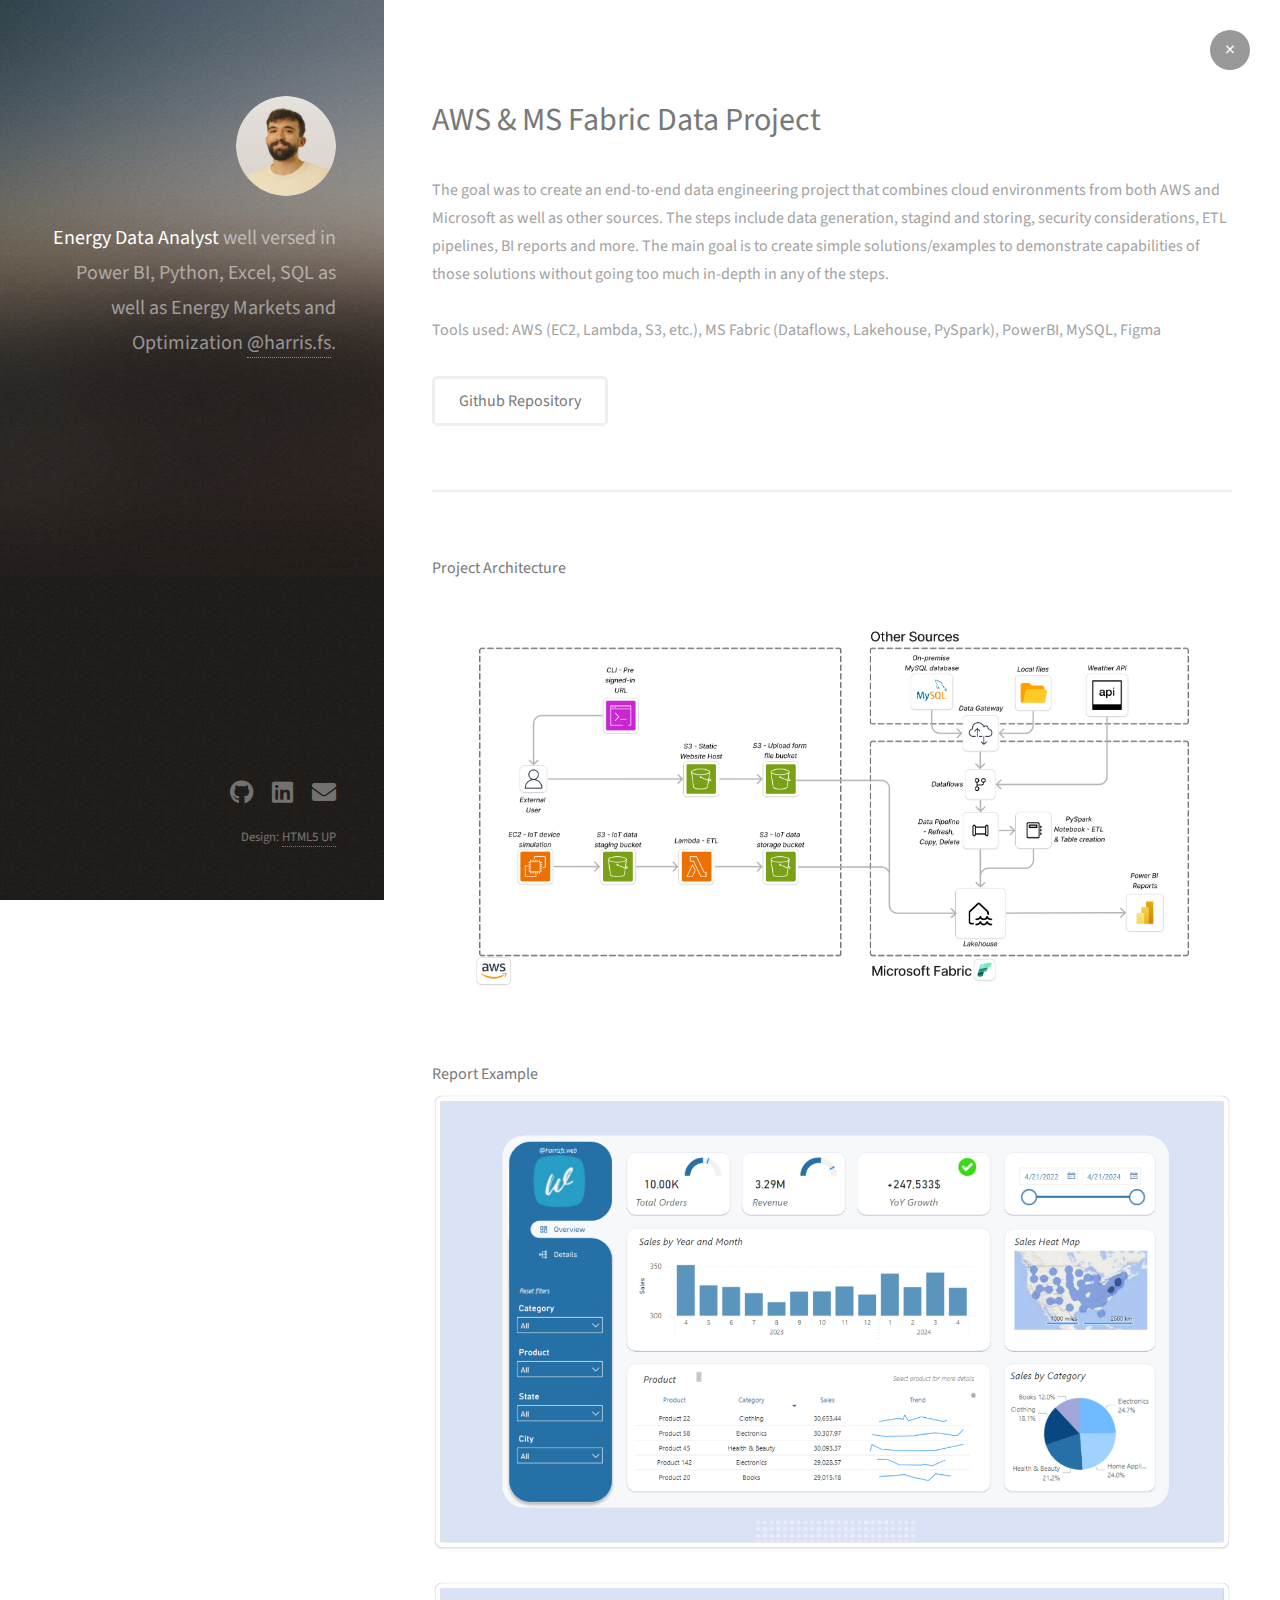
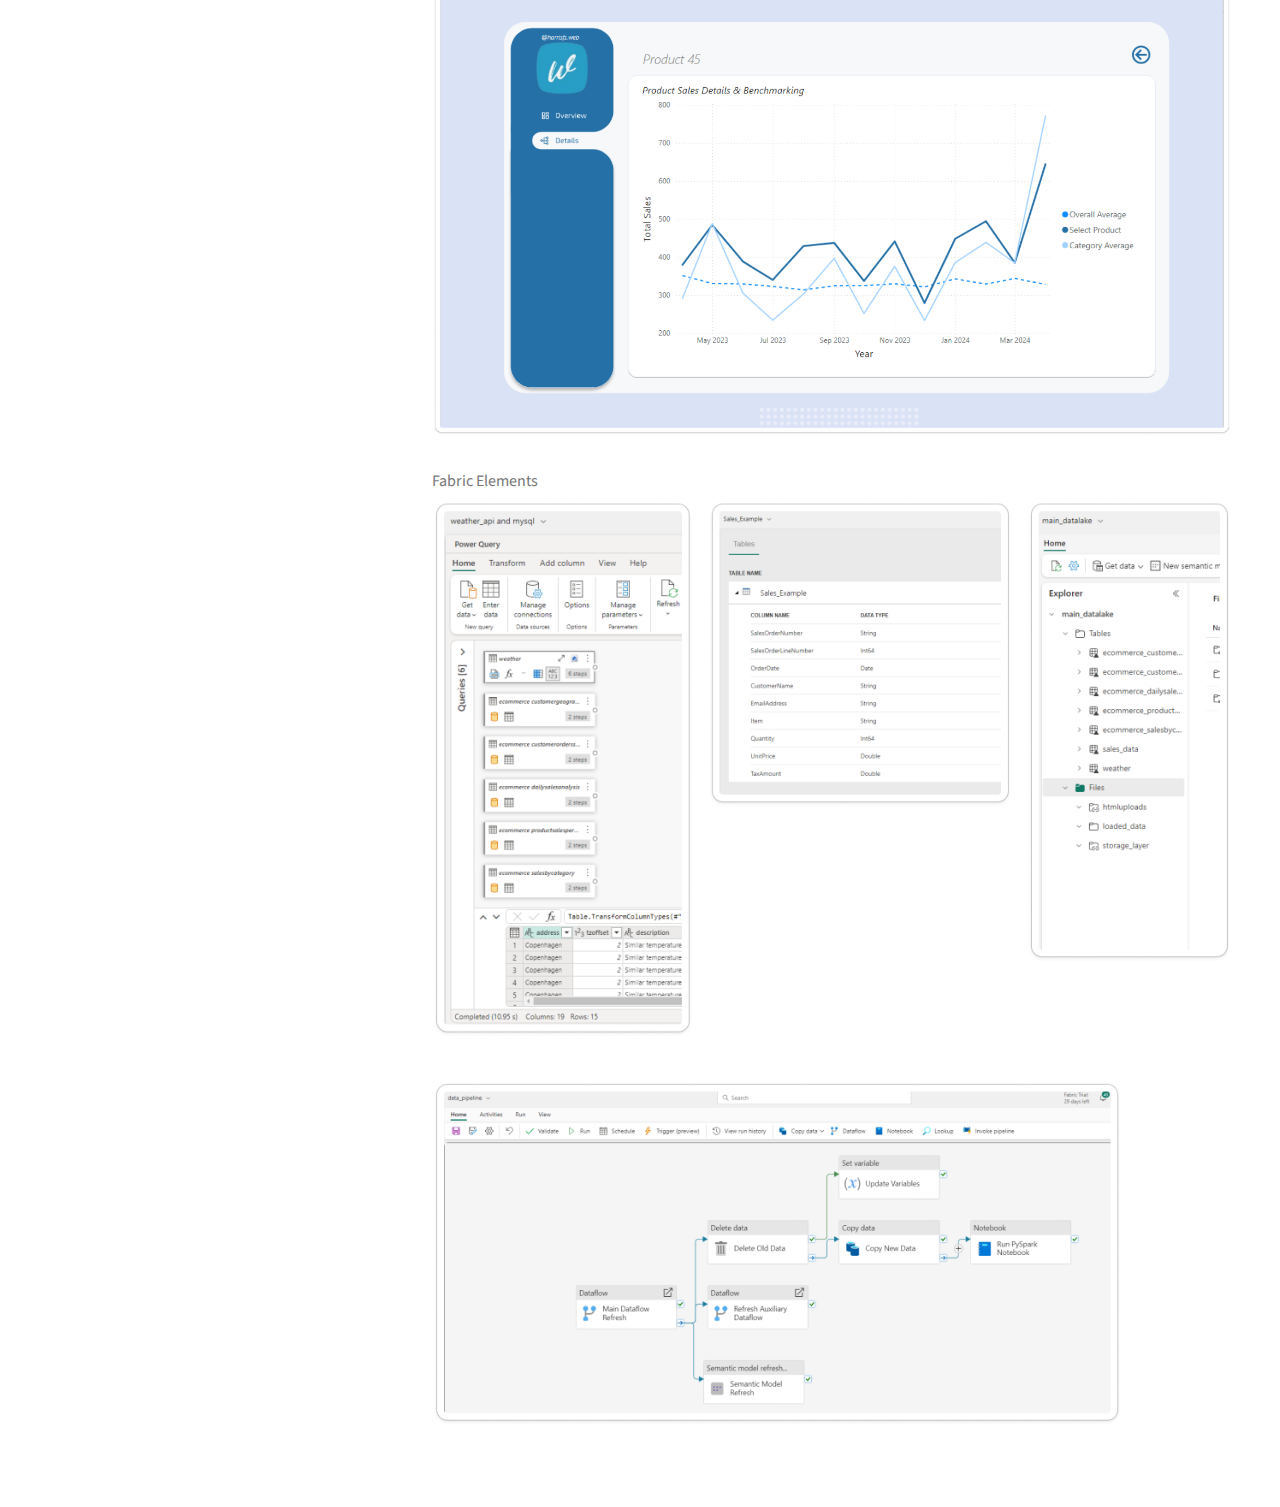
==== details/project1.html @ a2b8765c "Add files via upload" ====
<!DOCTYPE HTML>
<!--
    Strata by HTML5 UP
    html5up.net | @ajlkn
    Free for personal and commercial use under the CCA 3.0 license (html5up.net/license)
-->
<html>
    <head>
        <title>Harris Foskolos - Demo Portfolio</title>
        <meta charset="utf-8" />
        <meta name="viewport" content="width=device-width, initial-scale=1, user-scalable=no" />
        <link rel="stylesheet" href="../assets/css/main.css" />
        <style>
            .back-button {
                position: absolute;
                top: 30px;
                right: 30px;
                background-color: #999999;
                color: white;
                padding: 10px;
                width: 40px;
                height: 40px;
                border: none;
                border-radius: 50%;
                cursor: pointer;
                text-decoration: none;
                display: flex;
                align-items: center;
                justify-content: center;
                font-size: 20px;
                line-height: 1;
            }

            .back-button:hover {
                background-color: #999999; /* Maintain the same background color on hover */
                color: rgb(46, 46, 46) !important; /* Maintain the same text color on hover */
            }
        </style>
    </head>
    <body class="is-preload">

        <!-- Header -->
        <header id="header">
            <div class="inner">
                <a href="#" class="image avatar"><img src="../images/Mask Group.png" alt="" /></a>
                <h1>
                    <strong>Energy Data Analyst</strong> well versed <br />
                    in Power BI, Python, Excel, SQL as well as<br />
                    Energy Markets and Optimization <br />
                    <a href="https://www.linkedin.com/in/foskolos/">@harris.fs</a>.
                </h1>
                
            </div>
        </header>

        <!-- Main -->
        <div id="main">
            <!-- One -->
            <section id="one">
                <header class="major">
                    <h2>AWS & MS Fabric Data Project</h2>
                </header>
                <p>The goal was to create an end-to-end data engineering project that combines cloud environments from both AWS and Microsoft as well as other sources. The steps include data generation, stagind and storing, security considerations, ETL pipelines, BI reports and more. The main goal is to create simple solutions/examples to demonstrate capabilities of those solutions without going too much in-depth in any of the steps.<br />
					<br />
					Tools used: AWS (EC2, Lambda, S3, etc.), MS Fabric (Dataflows, Lakehouse, PySpark), PowerBI, MySQL, Figma</p>
                <ul class="actions">
                    <li><a href="https://github.com/harrisfs-web/aws_fabric_data_project" class="button">Github Repository</a></li>
                </ul>
				<a href="javascript:history.back()" class="back-button">&times;</a>
            </section>

            <!-- Two -->
            <section id="two">
                <div class="row">
                    <article class="col-12 col-12-xsmall work-item">
						<h3>Project Architecture</h3>
                        <img src="../images/AWS_Fabric Project.png" alt="" class="custom-image" />
                    </article>
					<article class="col-12 col-12-xsmall work-item">
						<h3>Report Example</h3>
                        <img src="../images/powerbi_report.png" alt="" class="custom-image" />
                    </article>
					<article class="col-12 col-12-xsmall work-item">
						<h3>Fabric Elements</h3>
                        <img src="../images/fabric_elements.png" alt="" class="custom-image" />
                    </article>
                </div>
            </section>
        </div>

		<!-- Footer -->
		<footer id="footer">
			<div class="inner">
				<ul class="icons">
					<li><a href="https://github.com/harrisfs-web" class="icon brands fa-github"><span class="label">Github</span></a></li>
					<li><a href="https://www.linkedin.com/in/foskolos/" class="icon brands fa-linkedin"><span class="label">Dribbble</span></a></li>
					<li><a href="mailto:harrrisfs.web@gmail.com" class="icon solid fa-envelope"><span class="label">Email</span></a></li>
				</ul>
				<ul class="copyright">
					<li>Design: <a href="http://html5up.net">HTML5 UP</a></li>
				</ul>
			</div>
		</footer>

	<!-- Scripts -->
		<script src="../assets/js/jquery.min.js"></script>
		<script src="../assets/js/browser.min.js"></script>
		<script src="../assets/js/breakpoints.min.js"></script>
		<script src="../assets/js/util.js"></script>
		<script src="../assets/js/main.js"></script>

</body>
</html>
---- assets/css/main.css ----
@import url("fontawesome-all.min.css");
@import url("https://fonts.googleapis.com/css?family=Source+Sans+Pro:400,400italic");

/*
	Strata by HTML5 UP
	html5up.net | @ajlkn
	Free for personal and commercial use under the CCA 3.0 license (html5up.net/license)
*/

html, body, div, span, applet, object,
iframe, h1, h2, h3, h4, h5, h6, p, blockquote,
pre, a, abbr, acronym, address, big, cite,
code, del, dfn, em, img, ins, kbd, q, s, samp,
small, strike, strong, sub, sup, tt, var, b,
u, i, center, dl, dt, dd, ol, ul, li, fieldset,
form, label, legend, table, caption, tbody,
tfoot, thead, tr, th, td, article, aside,
canvas, details, embed, figure, figcaption,
footer, header, hgroup, menu, nav, output, ruby,
section, summary, time, mark, audio, video {
	margin: 0;
	padding: 0;
	border: 0;
	font-size: 100%;
	font: inherit;
	vertical-align: baseline;}

article, aside, details, figcaption, figure,
footer, header, hgroup, menu, nav, section {
	display: block;}

body {
	line-height: 1;
}

ol, ul {
	list-style: none;
}

blockquote, q {
	quotes: none;
}

	blockquote:before, blockquote:after, q:before, q:after {
		content: '';
		content: none;
	}

table {
	border-collapse: collapse;
	border-spacing: 0;
}

body {
	-webkit-text-size-adjust: none;
}

mark {
	background-color: transparent;
	color: inherit;
}

input::-moz-focus-inner {
	border: 0;
	padding: 0;
}

input, select, textarea {
	-moz-appearance: none;
	-webkit-appearance: none;
	-ms-appearance: none;
	appearance: none;
}

/* Basic */

	html {
		box-sizing: border-box;
	}

	*, *:before, *:after {
		box-sizing: inherit;
	}

	body {
		background: #fff;
	}

		body.is-preload *, body.is-preload *:before, body.is-preload *:after {
			-moz-animation: none !important;
			-webkit-animation: none !important;
			-ms-animation: none !important;
			animation: none !important;
			-moz-transition: none !important;
			-webkit-transition: none !important;
			-ms-transition: none !important;
			transition: none !important;
		}

	body, input, select, textarea {
		color: #a2a2a2;
		font-family: "Source Sans Pro", Helvetica, sans-serif;
		font-size: 16pt;
		font-weight: 400;
		line-height: 1.75em;
	}

	a {
		-moz-transition: color 0.2s ease-in-out, border-color 0.2s ease-in-out;
		-webkit-transition: color 0.2s ease-in-out, border-color 0.2s ease-in-out;
		-ms-transition: color 0.2s ease-in-out, border-color 0.2s ease-in-out;
		transition: color 0.2s ease-in-out, border-color 0.2s ease-in-out;
		border-bottom: dotted 1px;
		color: #49bf9d;
		text-decoration: none;
	}

		a:hover {
			border-bottom-color: transparent;
			color: #49bf9d !important;
			text-decoration: none;
		}

	strong, b {
		color: #787878;
		font-weight: 400;
	}

	em, i {
		font-style: italic;
	}

	p {
		margin: 0 0 2em 0;
	}

	h1, h2, h3, h4, h5, h6 {
		color: #787878;
		font-weight: 400;
		line-height: 1em;
		margin: 0 0 1em 0;
	}

		h1 a, h2 a, h3 a, h4 a, h5 a, h6 a {
			color: inherit;
			text-decoration: none;
		}

	h1 {
		font-size: 2em;
		line-height: 1.5em;
	}

	h2 {
		font-size: 1.5em;
		line-height: 1.5em;
	}

	h3 {
		font-size: 1.25em;
		line-height: 1.5em;
	}

	h4 {
		font-size: 1.1em;
		line-height: 1.5em;
	}

	h5 {
		font-size: 0.9em;
		line-height: 1.5em;
	}

	h6 {
		font-size: 0.7em;
		line-height: 1.5em;
	}

	sub {
		font-size: 0.8em;
		position: relative;
		top: 0.5em;
	}

	sup {
		font-size: 0.8em;
		position: relative;
		top: -0.5em;
	}

	hr {
		border: 0;
		border-bottom: solid 2px #efefef;
		margin: 2em 0;
	}

		hr.major {
			margin: 3em 0;
		}

	blockquote {
		border-left: solid 6px #efefef;
		font-style: italic;
		margin: 0 0 2em 0;
		padding: 0.5em 0 0.5em 1.5em;
	}

	code {
		background: #f7f7f7;
		border-radius: 0.35em;
		border: solid 2px #efefef;
		font-family: "Courier New", monospace;
		font-size: 0.9em;
		margin: 0 0.25em;
		padding: 0.25em 0.65em;
	}

	pre {
		-webkit-overflow-scrolling: touch;
		font-family: "Courier New", monospace;
		font-size: 0.9em;
		margin: 0 0 2em 0;
	}

		pre code {
			display: block;
			line-height: 1.75em;
			padding: 1em 1.5em;
			overflow-x: auto;
		}

	.align-left {
		text-align: left;
	}

	.align-center {
		text-align: center;
	}

	.align-right {
		text-align: right;
	}

/* Container */

	.container {
		margin: 0 auto;
		max-width: calc(100% - 4em);
		width: 100%;
	}

		.container.xsmall {
			width: 25%;
		}

		.container.small {
			width: 50%;
		}

		.container.medium {
			width: 75%;
		}

		.container.large {
			width: 125%;
		}

		.container.xlarge {
			width: 150%;
		}

		.container.max {
			width: 100%;
		}

		@media screen and (max-width: 980px) {

			.container {
				width: 100% !important;
				max-width: 100% !important;
			}

		}

		@media screen and (max-width: 480px) {

			.container {
				max-width: calc(100% - 3em);
			}

		}

/* Row */

	.row {
		display: flex;
		flex-wrap: wrap;
		box-sizing: border-box;
		align-items: stretch;
	}

		.row > * {
			box-sizing: border-box;
		}

		.row.gtr-uniform > * > :last-child {
			margin-bottom: 0;
		}

		.row.aln-left {
			justify-content: flex-start;
		}

		.row.aln-center {
			justify-content: center;
		}

		.row.aln-right {
			justify-content: flex-end;
		}

		.row.aln-top {
			align-items: flex-start;
		}

		.row.aln-middle {
			align-items: center;
		}

		.row.aln-bottom {
			align-items: flex-end;
		}

		.row > .imp {
			order: -1;
		}

		.row > .col-1 {
			width: 8.33333%;
		}

		.row > .off-1 {
			margin-left: 8.33333%;
		}

		.row > .col-2 {
			width: 16.66667%;
		}

		.row > .off-2 {
			margin-left: 16.66667%;
		}

		.row > .col-3 {
			width: 25%;
		}

		.row > .off-3 {
			margin-left: 25%;
		}

		.row > .col-4 {
			width: 33.33333%;
		}

		.row > .off-4 {
			margin-left: 33.33333%;
		}

		.row > .col-5 {
			width: 41.66667%;
		}

		.row > .off-5 {
			margin-left: 41.66667%;
		}

		.row > .col-6 {
			width: 50%;
		}

		.row > .off-6 {
			margin-left: 50%;
		}

		.row > .col-7 {
			width: 58.33333%;
		}

		.row > .off-7 {
			margin-left: 58.33333%;
		}

		.row > .col-8 {
			width: 66.66667%;
		}

		.row > .off-8 {
			margin-left: 66.66667%;
		}

		.row > .col-9 {
			width: 75%;
		}

		.row > .off-9 {
			margin-left: 75%;
		}

		.row > .col-10 {
			width: 83.33333%;
		}

		.row > .off-10 {
			margin-left: 83.33333%;
		}

		.row > .col-11 {
			width: 91.66667%;
		}

		.row > .off-11 {
			margin-left: 91.66667%;
		}

		.row > .col-12 {
			width: 100%;
		}

		.row > .off-12 {
			margin-left: 100%;
		}

		.row.gtr-0 {
			margin-top: 0;
			margin-left: 0em;
		}

			.row.gtr-0 > * {
				padding: 0 0 0 0em;
			}

			.row.gtr-0.gtr-uniform {
				margin-top: 0em;
			}

				.row.gtr-0.gtr-uniform > * {
					padding-top: 0em;
				}

		.row.gtr-25 {
			margin-top: 0;
			margin-left: -0.625em;
		}

			.row.gtr-25 > * {
				padding: 0 0 0 0.625em;
			}

			.row.gtr-25.gtr-uniform {
				margin-top: -0.625em;
			}

				.row.gtr-25.gtr-uniform > * {
					padding-top: 0.625em;
				}

		.row.gtr-50 {
			margin-top: 0;
			margin-left: -1.25em;
		}

			.row.gtr-50 > * {
				padding: 0 0 0 1.25em;
			}

			.row.gtr-50.gtr-uniform {
				margin-top: -1.25em;
			}

				.row.gtr-50.gtr-uniform > * {
					padding-top: 1.25em;
				}

		.row {
			margin-top: 0;
			margin-left: -2.5em;
		}

			.row > * {
				padding: 0 0 0 2.5em;
			}

			.row.gtr-uniform {
				margin-top: -2.5em;
			}

				.row.gtr-uniform > * {
					padding-top: 2.5em;
				}

		.row.gtr-150 {
			margin-top: 0;
			margin-left: -3.75em;
		}

			.row.gtr-150 > * {
				padding: 0 0 0 3.75em;
			}

			.row.gtr-150.gtr-uniform {
				margin-top: -3.75em;
			}

				.row.gtr-150.gtr-uniform > * {
					padding-top: 3.75em;
				}

		.row.gtr-200 {
			margin-top: 0;
			margin-left: -5em;
		}

			.row.gtr-200 > * {
				padding: 0 0 0 5em;
			}

			.row.gtr-200.gtr-uniform {
				margin-top: -5em;
			}

				.row.gtr-200.gtr-uniform > * {
					padding-top: 5em;
				}

		@media screen and (max-width: 1800px) {

			.row {
				display: flex;
				flex-wrap: wrap;
				box-sizing: border-box;
				align-items: stretch;
			}

				.row > * {
					box-sizing: border-box;
				}

				.row.gtr-uniform > * > :last-child {
					margin-bottom: 0;
				}

				.row.aln-left {
					justify-content: flex-start;
				}

				.row.aln-center {
					justify-content: center;
				}

				.row.aln-right {
					justify-content: flex-end;
				}

				.row.aln-top {
					align-items: flex-start;
				}

				.row.aln-middle {
					align-items: center;
				}

				.row.aln-bottom {
					align-items: flex-end;
				}

				.row > .imp-xlarge {
					order: -1;
				}

				.row > .col-1-xlarge {
					width: 8.33333%;
				}

				.row > .off-1-xlarge {
					margin-left: 8.33333%;
				}

				.row > .col-2-xlarge {
					width: 16.66667%;
				}

				.row > .off-2-xlarge {
					margin-left: 16.66667%;
				}

				.row > .col-3-xlarge {
					width: 25%;
				}

				.row > .off-3-xlarge {
					margin-left: 25%;
				}

				.row > .col-4-xlarge {
					width: 33.33333%;
				}

				.row > .off-4-xlarge {
					margin-left: 33.33333%;
				}

				.row > .col-5-xlarge {
					width: 41.66667%;
				}

				.row > .off-5-xlarge {
					margin-left: 41.66667%;
				}

				.row > .col-6-xlarge {
					width: 50%;
				}

				.row > .off-6-xlarge {
					margin-left: 50%;
				}

				.row > .col-7-xlarge {
					width: 58.33333%;
				}

				.row > .off-7-xlarge {
					margin-left: 58.33333%;
				}

				.row > .col-8-xlarge {
					width: 66.66667%;
				}

				.row > .off-8-xlarge {
					margin-left: 66.66667%;
				}

				.row > .col-9-xlarge {
					width: 75%;
				}

				.row > .off-9-xlarge {
					margin-left: 75%;
				}

				.row > .col-10-xlarge {
					width: 83.33333%;
				}

				.row > .off-10-xlarge {
					margin-left: 83.33333%;
				}

				.row > .col-11-xlarge {
					width: 91.66667%;
				}

				.row > .off-11-xlarge {
					margin-left: 91.66667%;
				}

				.row > .col-12-xlarge {
					width: 100%;
				}

				.row > .off-12-xlarge {
					margin-left: 100%;
				}

				.row.gtr-0 {
					margin-top: 0;
					margin-left: 0em;
				}

					.row.gtr-0 > * {
						padding: 0 0 0 0em;
					}

					.row.gtr-0.gtr-uniform {
						margin-top: 0em;
					}

						.row.gtr-0.gtr-uniform > * {
							padding-top: 0em;
						}

				.row.gtr-25 {
					margin-top: 0;
					margin-left: -0.625em;
				}

					.row.gtr-25 > * {
						padding: 0 0 0 0.625em;
					}

					.row.gtr-25.gtr-uniform {
						margin-top: -0.625em;
					}

						.row.gtr-25.gtr-uniform > * {
							padding-top: 0.625em;
						}

				.row.gtr-50 {
					margin-top: 0;
					margin-left: -1.25em;
				}

					.row.gtr-50 > * {
						padding: 0 0 0 1.25em;
					}

					.row.gtr-50.gtr-uniform {
						margin-top: -1.25em;
					}

						.row.gtr-50.gtr-uniform > * {
							padding-top: 1.25em;
						}

				.row {
					margin-top: 0;
					margin-left: -2.5em;
				}

					.row > * {
						padding: 0 0 0 2.5em;
					}

					.row.gtr-uniform {
						margin-top: -2.5em;
					}

						.row.gtr-uniform > * {
							padding-top: 2.5em;
						}

				.row.gtr-150 {
					margin-top: 0;
					margin-left: -3.75em;
				}

					.row.gtr-150 > * {
						padding: 0 0 0 3.75em;
					}

					.row.gtr-150.gtr-uniform {
						margin-top: -3.75em;
					}

						.row.gtr-150.gtr-uniform > * {
							padding-top: 3.75em;
						}

				.row.gtr-200 {
					margin-top: 0;
					margin-left: -5em;
				}

					.row.gtr-200 > * {
						padding: 0 0 0 5em;
					}

					.row.gtr-200.gtr-uniform {
						margin-top: -5em;
					}

						.row.gtr-200.gtr-uniform > * {
							padding-top: 5em;
						}

		}

		@media screen and (max-width: 1280px) {

			.row {
				display: flex;
				flex-wrap: wrap;
				box-sizing: border-box;
				align-items: stretch;
			}

				.row > * {
					box-sizing: border-box;
				}

				.row.gtr-uniform > * > :last-child {
					margin-bottom: 0;
				}

				.row.aln-left {
					justify-content: flex-start;
				}

				.row.aln-center {
					justify-content: center;
				}

				.row.aln-right {
					justify-content: flex-end;
				}

				.row.aln-top {
					align-items: flex-start;
				}

				.row.aln-middle {
					align-items: center;
				}

				.row.aln-bottom {
					align-items: flex-end;
				}

				.row > .imp-large {
					order: -1;
				}

				.row > .col-1-large {
					width: 8.33333%;
				}

				.row > .off-1-large {
					margin-left: 8.33333%;
				}

				.row > .col-2-large {
					width: 16.66667%;
				}

				.row > .off-2-large {
					margin-left: 16.66667%;
				}

				.row > .col-3-large {
					width: 25%;
				}

				.row > .off-3-large {
					margin-left: 25%;
				}

				.row > .col-4-large {
					width: 33.33333%;
				}

				.row > .off-4-large {
					margin-left: 33.33333%;
				}

				.row > .col-5-large {
					width: 41.66667%;
				}

				.row > .off-5-large {
					margin-left: 41.66667%;
				}

				.row > .col-6-large {
					width: 50%;
				}

				.row > .off-6-large {
					margin-left: 50%;
				}

				.row > .col-7-large {
					width: 58.33333%;
				}

				.row > .off-7-large {
					margin-left: 58.33333%;
				}

				.row > .col-8-large {
					width: 66.66667%;
				}

				.row > .off-8-large {
					margin-left: 66.66667%;
				}

				.row > .col-9-large {
					width: 75%;
				}

				.row > .off-9-large {
					margin-left: 75%;
				}

				.row > .col-10-large {
					width: 83.33333%;
				}

				.row > .off-10-large {
					margin-left: 83.33333%;
				}

				.row > .col-11-large {
					width: 91.66667%;
				}

				.row > .off-11-large {
					margin-left: 91.66667%;
				}

				.row > .col-12-large {
					width: 100%;
				}

				.row > .off-12-large {
					margin-left: 100%;
				}

				.row.gtr-0 {
					margin-top: 0;
					margin-left: 0em;
				}

					.row.gtr-0 > * {
						padding: 0 0 0 0em;
					}

					.row.gtr-0.gtr-uniform {
						margin-top: 0em;
					}

						.row.gtr-0.gtr-uniform > * {
							padding-top: 0em;
						}

				.row.gtr-25 {
					margin-top: 0;
					margin-left: -0.5em;
				}

					.row.gtr-25 > * {
						padding: 0 0 0 0.5em;
					}

					.row.gtr-25.gtr-uniform {
						margin-top: -0.5em;
					}

						.row.gtr-25.gtr-uniform > * {
							padding-top: 0.5em;
						}

				.row.gtr-50 {
					margin-top: 0;
					margin-left: -1em;
				}

					.row.gtr-50 > * {
						padding: 0 0 0 1em;
					}

					.row.gtr-50.gtr-uniform {
						margin-top: -1em;
					}

						.row.gtr-50.gtr-uniform > * {
							padding-top: 1em;
						}

				.row {
					margin-top: 0;
					margin-left: -2em;
				}

					.row > * {
						padding: 0 0 0 2em;
					}

					.row.gtr-uniform {
						margin-top: -2em;
					}

						.row.gtr-uniform > * {
							padding-top: 2em;
						}

				.row.gtr-150 {
					margin-top: 0;
					margin-left: -3em;
				}

					.row.gtr-150 > * {
						padding: 0 0 0 3em;
					}

					.row.gtr-150.gtr-uniform {
						margin-top: -3em;
					}

						.row.gtr-150.gtr-uniform > * {
							padding-top: 3em;
						}

				.row.gtr-200 {
					margin-top: 0;
					margin-left: -4em;
				}

					.row.gtr-200 > * {
						padding: 0 0 0 4em;
					}

					.row.gtr-200.gtr-uniform {
						margin-top: -4em;
					}

						.row.gtr-200.gtr-uniform > * {
							padding-top: 4em;
						}

		}

		@media screen and (max-width: 980px) {

			.row {
				display: flex;
				flex-wrap: wrap;
				box-sizing: border-box;
				align-items: stretch;
			}

				.row > * {
					box-sizing: border-box;
				}

				.row.gtr-uniform > * > :last-child {
					margin-bottom: 0;
				}

				.row.aln-left {
					justify-content: flex-start;
				}

				.row.aln-center {
					justify-content: center;
				}

				.row.aln-right {
					justify-content: flex-end;
				}

				.row.aln-top {
					align-items: flex-start;
				}

				.row.aln-middle {
					align-items: center;
				}

				.row.aln-bottom {
					align-items: flex-end;
				}

				.row > .imp-medium {
					order: -1;
				}

				.row > .col-1-medium {
					width: 8.33333%;
				}

				.row > .off-1-medium {
					margin-left: 8.33333%;
				}

				.row > .col-2-medium {
					width: 16.66667%;
				}

				.row > .off-2-medium {
					margin-left: 16.66667%;
				}

				.row > .col-3-medium {
					width: 25%;
				}

				.row > .off-3-medium {
					margin-left: 25%;
				}

				.row > .col-4-medium {
					width: 33.33333%;
				}

				.row > .off-4-medium {
					margin-left: 33.33333%;
				}

				.row > .col-5-medium {
					width: 41.66667%;
				}

				.row > .off-5-medium {
					margin-left: 41.66667%;
				}

				.row > .col-6-medium {
					width: 50%;
				}

				.row > .off-6-medium {
					margin-left: 50%;
				}

				.row > .col-7-medium {
					width: 58.33333%;
				}

				.row > .off-7-medium {
					margin-left: 58.33333%;
				}

				.row > .col-8-medium {
					width: 66.66667%;
				}

				.row > .off-8-medium {
					margin-left: 66.66667%;
				}

				.row > .col-9-medium {
					width: 75%;
				}

				.row > .off-9-medium {
					margin-left: 75%;
				}

				.row > .col-10-medium {
					width: 83.33333%;
				}

				.row > .off-10-medium {
					margin-left: 83.33333%;
				}

				.row > .col-11-medium {
					width: 91.66667%;
				}

				.row > .off-11-medium {
					margin-left: 91.66667%;
				}

				.row > .col-12-medium {
					width: 100%;
				}

				.row > .off-12-medium {
					margin-left: 100%;
				}

				.row.gtr-0 {
					margin-top: 0;
					margin-left: 0em;
				}

					.row.gtr-0 > * {
						padding: 0 0 0 0em;
					}

					.row.gtr-0.gtr-uniform {
						margin-top: 0em;
					}

						.row.gtr-0.gtr-uniform > * {
							padding-top: 0em;
						}

				.row.gtr-25 {
					margin-top: 0;
					margin-left: -0.5em;
				}

					.row.gtr-25 > * {
						padding: 0 0 0 0.5em;
					}

					.row.gtr-25.gtr-uniform {
						margin-top: -0.5em;
					}

						.row.gtr-25.gtr-uniform > * {
							padding-top: 0.5em;
						}

				.row.gtr-50 {
					margin-top: 0;
					margin-left: -1em;
				}

					.row.gtr-50 > * {
						padding: 0 0 0 1em;
					}

					.row.gtr-50.gtr-uniform {
						margin-top: -1em;
					}

						.row.gtr-50.gtr-uniform > * {
							padding-top: 1em;
						}

				.row {
					margin-top: 0;
					margin-left: -2em;
				}

					.row > * {
						padding: 0 0 0 2em;
					}

					.row.gtr-uniform {
						margin-top: -2em;
					}

						.row.gtr-uniform > * {
							padding-top: 2em;
						}

				.row.gtr-150 {
					margin-top: 0;
					margin-left: -3em;
				}

					.row.gtr-150 > * {
						padding: 0 0 0 3em;
					}

					.row.gtr-150.gtr-uniform {
						margin-top: -3em;
					}

						.row.gtr-150.gtr-uniform > * {
							padding-top: 3em;
						}

				.row.gtr-200 {
					margin-top: 0;
					margin-left: -4em;
				}

					.row.gtr-200 > * {
						padding: 0 0 0 4em;
					}

					.row.gtr-200.gtr-uniform {
						margin-top: -4em;
					}

						.row.gtr-200.gtr-uniform > * {
							padding-top: 4em;
						}

		}

		@media screen and (max-width: 736px) {

			.row {
				display: flex;
				flex-wrap: wrap;
				box-sizing: border-box;
				align-items: stretch;
			}

				.row > * {
					box-sizing: border-box;
				}

				.row.gtr-uniform > * > :last-child {
					margin-bottom: 0;
				}

				.row.aln-left {
					justify-content: flex-start;
				}

				.row.aln-center {
					justify-content: center;
				}

				.row.aln-right {
					justify-content: flex-end;
				}

				.row.aln-top {
					align-items: flex-start;
				}

				.row.aln-middle {
					align-items: center;
				}

				.row.aln-bottom {
					align-items: flex-end;
				}

				.row > .imp-small {
					order: -1;
				}

				.row > .col-1-small {
					width: 8.33333%;
				}

				.row > .off-1-small {
					margin-left: 8.33333%;
				}

				.row > .col-2-small {
					width: 16.66667%;
				}

				.row > .off-2-small {
					margin-left: 16.66667%;
				}

				.row > .col-3-small {
					width: 25%;
				}

				.row > .off-3-small {
					margin-left: 25%;
				}

				.row > .col-4-small {
					width: 33.33333%;
				}

				.row > .off-4-small {
					margin-left: 33.33333%;
				}

				.row > .col-5-small {
					width: 41.66667%;
				}

				.row > .off-5-small {
					margin-left: 41.66667%;
				}

				.row > .col-6-small {
					width: 50%;
				}

				.row > .off-6-small {
					margin-left: 50%;
				}

				.row > .col-7-small {
					width: 58.33333%;
				}

				.row > .off-7-small {
					margin-left: 58.33333%;
				}

				.row > .col-8-small {
					width: 66.66667%;
				}

				.row > .off-8-small {
					margin-left: 66.66667%;
				}

				.row > .col-9-small {
					width: 75%;
				}

				.row > .off-9-small {
					margin-left: 75%;
				}

				.row > .col-10-small {
					width: 83.33333%;
				}

				.row > .off-10-small {
					margin-left: 83.33333%;
				}

				.row > .col-11-small {
					width: 91.66667%;
				}

				.row > .off-11-small {
					margin-left: 91.66667%;
				}

				.row > .col-12-small {
					width: 100%;
				}

				.row > .off-12-small {
					margin-left: 100%;
				}

				.row.gtr-0 {
					margin-top: 0;
					margin-left: 0em;
				}

					.row.gtr-0 > * {
						padding: 0 0 0 0em;
					}

					.row.gtr-0.gtr-uniform {
						margin-top: 0em;
					}

						.row.gtr-0.gtr-uniform > * {
							padding-top: 0em;
						}

				.row.gtr-25 {
					margin-top: 0;
					margin-left: -0.375em;
				}

					.row.gtr-25 > * {
						padding: 0 0 0 0.375em;
					}

					.row.gtr-25.gtr-uniform {
						margin-top: -0.375em;
					}

						.row.gtr-25.gtr-uniform > * {
							padding-top: 0.375em;
						}

				.row.gtr-50 {
					margin-top: 0;
					margin-left: -0.75em;
				}

					.row.gtr-50 > * {
						padding: 0 0 0 0.75em;
					}

					.row.gtr-50.gtr-uniform {
						margin-top: -0.75em;
					}

						.row.gtr-50.gtr-uniform > * {
							padding-top: 0.75em;
						}

				.row {
					margin-top: 0;
					margin-left: -1.5em;
				}

					.row > * {
						padding: 0 0 0 1.5em;
					}

					.row.gtr-uniform {
						margin-top: -1.5em;
					}

						.row.gtr-uniform > * {
							padding-top: 1.5em;
						}

				.row.gtr-150 {
					margin-top: 0;
					margin-left: -2.25em;
				}

					.row.gtr-150 > * {
						padding: 0 0 0 2.25em;
					}

					.row.gtr-150.gtr-uniform {
						margin-top: -2.25em;
					}

						.row.gtr-150.gtr-uniform > * {
							padding-top: 2.25em;
						}

				.row.gtr-200 {
					margin-top: 0;
					margin-left: -3em;
				}

					.row.gtr-200 > * {
						padding: 0 0 0 3em;
					}

					.row.gtr-200.gtr-uniform {
						margin-top: -3em;
					}

						.row.gtr-200.gtr-uniform > * {
							padding-top: 3em;
						}

		}

		@media screen and (max-width: 480px) {

			.row {
				display: flex;
				flex-wrap: wrap;
				box-sizing: border-box;
				align-items: stretch;
			}

				.row > * {
					box-sizing: border-box;
				}

				.row.gtr-uniform > * > :last-child {
					margin-bottom: 0;
				}

				.row.aln-left {
					justify-content: flex-start;
				}

				.row.aln-center {
					justify-content: center;
				}

				.row.aln-right {
					justify-content: flex-end;
				}

				.row.aln-top {
					align-items: flex-start;
				}

				.row.aln-middle {
					align-items: center;
				}

				.row.aln-bottom {
					align-items: flex-end;
				}

				.row > .imp-xsmall {
					order: -1;
				}

				.row > .col-1-xsmall {
					width: 8.33333%;
				}

				.row > .off-1-xsmall {
					margin-left: 8.33333%;
				}

				.row > .col-2-xsmall {
					width: 16.66667%;
				}

				.row > .off-2-xsmall {
					margin-left: 16.66667%;
				}

				.row > .col-3-xsmall {
					width: 25%;
				}

				.row > .off-3-xsmall {
					margin-left: 25%;
				}

				.row > .col-4-xsmall {
					width: 33.33333%;
				}

				.row > .off-4-xsmall {
					margin-left: 33.33333%;
				}

				.row > .col-5-xsmall {
					width: 41.66667%;
				}

				.row > .off-5-xsmall {
					margin-left: 41.66667%;
				}

				.row > .col-6-xsmall {
					width: 50%;
				}

				.row > .off-6-xsmall {
					margin-left: 50%;
				}

				.row > .col-7-xsmall {
					width: 58.33333%;
				}

				.row > .off-7-xsmall {
					margin-left: 58.33333%;
				}

				.row > .col-8-xsmall {
					width: 66.66667%;
				}

				.row > .off-8-xsmall {
					margin-left: 66.66667%;
				}

				.row > .col-9-xsmall {
					width: 75%;
				}

				.row > .off-9-xsmall {
					margin-left: 75%;
				}

				.row > .col-10-xsmall {
					width: 83.33333%;
				}

				.row > .off-10-xsmall {
					margin-left: 83.33333%;
				}

				.row > .col-11-xsmall {
					width: 91.66667%;
				}

				.row > .off-11-xsmall {
					margin-left: 91.66667%;
				}

				.row > .col-12-xsmall {
					width: 100%;
				}

				.row > .off-12-xsmall {
					margin-left: 100%;
				}

				.row.gtr-0 {
					margin-top: 0;
					margin-left: 0em;
				}

					.row.gtr-0 > * {
						padding: 0 0 0 0em;
					}

					.row.gtr-0.gtr-uniform {
						margin-top: 0em;
					}

						.row.gtr-0.gtr-uniform > * {
							padding-top: 0em;
						}

				.row.gtr-25 {
					margin-top: 0;
					margin-left: -0.375em;
				}

					.row.gtr-25 > * {
						padding: 0 0 0 0.375em;
					}

					.row.gtr-25.gtr-uniform {
						margin-top: -0.375em;
					}

						.row.gtr-25.gtr-uniform > * {
							padding-top: 0.375em;
						}

				.row.gtr-50 {
					margin-top: 0;
					margin-left: -0.75em;
				}

					.row.gtr-50 > * {
						padding: 0 0 0 0.75em;
					}

					.row.gtr-50.gtr-uniform {
						margin-top: -0.75em;
					}

						.row.gtr-50.gtr-uniform > * {
							padding-top: 0.75em;
						}

				.row {
					margin-top: 0;
					margin-left: -1.5em;
				}

					.row > * {
						padding: 0 0 0 1.5em;
					}

					.row.gtr-uniform {
						margin-top: -1.5em;
					}

						.row.gtr-uniform > * {
							padding-top: 1.5em;
						}

				.row.gtr-150 {
					margin-top: 0;
					margin-left: -2.25em;
				}

					.row.gtr-150 > * {
						padding: 0 0 0 2.25em;
					}

					.row.gtr-150.gtr-uniform {
						margin-top: -2.25em;
					}

						.row.gtr-150.gtr-uniform > * {
							padding-top: 2.25em;
						}

				.row.gtr-200 {
					margin-top: 0;
					margin-left: -3em;
				}

					.row.gtr-200 > * {
						padding: 0 0 0 3em;
					}

					.row.gtr-200.gtr-uniform {
						margin-top: -3em;
					}

						.row.gtr-200.gtr-uniform > * {
							padding-top: 3em;
						}

		}

/* Section/Article */

	section.special, article.special {
		text-align: center;
	}

	header p {
		color: #b2b2b2;
		position: relative;
		margin: 0 0 1.5em 0;
	}

	header h2 + p {
		font-size: 1.25em;
		margin-top: -1em;
		line-height: 1.5em;
	}

	header h3 + p {
		font-size: 1.1em;
		margin-top: -0.8em;
		line-height: 1.5em;
	}

	header h4 + p,
	header h5 + p,
	header h6 + p {
		font-size: 0.9em;
		margin-top: -0.6em;
		line-height: 1.5em;
	}

	header.major h2 {
		font-size: 2em;
	}

/* Form */

	form {
		margin: 0 0 2em 0;
	}

	label {
		color: #787878;
		display: block;
		font-size: 0.9em;
		font-weight: 400;
		margin: 0 0 1em 0;
	}

	input[type="text"],
	input[type="password"],
	input[type="email"],
	select,
	textarea {
		-moz-appearance: none;
		-webkit-appearance: none;
		-ms-appearance: none;
		appearance: none;
		background: #f7f7f7;
		border-radius: 0.35em;
		border: solid 2px transparent;
		color: inherit;
		display: block;
		outline: 0;
		padding: 0 0.75em;
		text-decoration: none;
		width: 100%;
	}

		input[type="text"]:invalid,
		input[type="password"]:invalid,
		input[type="email"]:invalid,
		select:invalid,
		textarea:invalid {
			box-shadow: none;
		}

		input[type="text"]:focus,
		input[type="password"]:focus,
		input[type="email"]:focus,
		select:focus,
		textarea:focus {
			border-color: #49bf9d;
		}

	select {
		background-image: url("data:image/svg+xml;charset=utf8,%3Csvg xmlns='http://www.w3.org/2000/svg' width='40' height='40' preserveAspectRatio='none' viewBox='0 0 40 40'%3E%3Cpath d='M9.4,12.3l10.4,10.4l10.4-10.4c0.2-0.2,0.5-0.4,0.9-0.4c0.3,0,0.6,0.1,0.9,0.4l3.3,3.3c0.2,0.2,0.4,0.5,0.4,0.9 c0,0.4-0.1,0.6-0.4,0.9L20.7,31.9c-0.2,0.2-0.5,0.4-0.9,0.4c-0.3,0-0.6-0.1-0.9-0.4L4.3,17.3c-0.2-0.2-0.4-0.5-0.4-0.9 c0-0.4,0.1-0.6,0.4-0.9l3.3-3.3c0.2-0.2,0.5-0.4,0.9-0.4S9.1,12.1,9.4,12.3z' fill='%23dfdfdf' /%3E%3C/svg%3E");
		background-size: 1.25rem;
		background-repeat: no-repeat;
		background-position: calc(100% - 1rem) center;
		height: 2.75em;
		padding-right: 2.75em;
		text-overflow: ellipsis;
	}

		select option {
			color: #787878;
			background: #fff;
		}

		select:focus::-ms-value {
			background-color: transparent;
		}

		select::-ms-expand {
			display: none;
		}

	input[type="text"],
	input[type="password"],
	input[type="email"],
	select {
		height: 2.75em;
	}

	textarea {
		padding: 0.75em;
	}

	input[type="checkbox"],
	input[type="radio"] {
		-moz-appearance: none;
		-webkit-appearance: none;
		-ms-appearance: none;
		appearance: none;
		display: block;
		float: left;
		margin-right: -2em;
		opacity: 0;
		width: 1em;
		z-index: -1;
	}

		input[type="checkbox"] + label,
		input[type="radio"] + label {
			text-decoration: none;
			color: #a2a2a2;
			cursor: pointer;
			display: inline-block;
			font-size: 1em;
			font-weight: 400;
			padding-left: 2.4em;
			padding-right: 0.75em;
			position: relative;
		}

			input[type="checkbox"] + label:before,
			input[type="radio"] + label:before {
				-moz-osx-font-smoothing: grayscale;
				-webkit-font-smoothing: antialiased;
				display: inline-block;
				font-style: normal;
				font-variant: normal;
				text-rendering: auto;
				line-height: 1;
				text-transform: none !important;
				font-family: 'Font Awesome 5 Free';
				font-weight: 900;
			}

			input[type="checkbox"] + label:before,
			input[type="radio"] + label:before {
				background: #f7f7f7;
				border-radius: 0.35em;
				border: solid 2px transparent;
				content: '';
				display: inline-block;
				font-size: 0.8em;
				height: 2.0625em;
				left: 0;
				line-height: 1.85625em;
				position: absolute;
				text-align: center;
				top: 0;
				width: 2.0625em;
			}

		input[type="checkbox"]:checked + label:before,
		input[type="radio"]:checked + label:before {
			background: #787878;
			border-color: #787878;
			color: #fff;
			content: '\f00c';
		}

		input[type="checkbox"]:focus + label:before,
		input[type="radio"]:focus + label:before {
			border-color: #49bf9d;
		}

	input[type="checkbox"] + label:before {
		border-radius: 0.35em;
	}

	input[type="radio"] + label:before {
		border-radius: 100%;
	}

	::-webkit-input-placeholder {
		color: #b2b2b2 !important;
		opacity: 1.0;
	}

	:-moz-placeholder {
		color: #b2b2b2 !important;
		opacity: 1.0;
	}

	::-moz-placeholder {
		color: #b2b2b2 !important;
		opacity: 1.0;
	}

	:-ms-input-placeholder {
		color: #b2b2b2 !important;
		opacity: 1.0;
	}

/* Box */

	.box {
		border-radius: 0.35em;
		border: solid 2px #efefef;
		margin-bottom: 2em;
		padding: 1.5em;
	}

		.box > :last-child,
		.box > :last-child > :last-child,
		.box > :last-child > :last-child > :last-child {
			margin-bottom: 0;
		}

		.box.alt {
			border: 0;
			border-radius: 0;
			padding: 0;
		}

/* Icon */

	.icon {
		text-decoration: none;
		border-bottom: none;
		position: relative;
	}

		.icon:before {
			-moz-osx-font-smoothing: grayscale;
			-webkit-font-smoothing: antialiased;
			display: inline-block;
			font-style: normal;
			font-variant: normal;
			text-rendering: auto;
			line-height: 1;
			text-transform: none !important;
			font-family: 'Font Awesome 5 Free';
			font-weight: 400;
		}

		.icon > .label {
			display: none;
		}

		.icon:before {
			line-height: inherit;
		}

		.icon.solid:before {
			font-weight: 900;
		}

		.icon.brands:before {
			font-family: 'Font Awesome 5 Brands';
		}

/* Image */

	.image {
		border-radius: 0.35em;
		border: 0;
		display: inline-block;
		position: relative;
	}

		.image:before {
			-moz-transition: opacity 0.2s ease-in-out;
			-webkit-transition: opacity 0.2s ease-in-out;
			-ms-transition: opacity 0.2s ease-in-out;
			transition: opacity 0.2s ease-in-out;
			background: url("images/overlay.png");
			border-radius: 0.35em;
			content: '';
			display: block;
			height: 100%;
			left: 0;
			opacity: 0.0;
			position: absolute;
			top: 0;
			width: 100%;
		}

		.image.thumb {
			text-align: center;
		}

			.image.thumb:after {
				-moz-transition: opacity 0.2s ease-in-out;
				-webkit-transition: opacity 0.2s ease-in-out;
				-ms-transition: opacity 0.2s ease-in-out;
				transition: opacity 0.2s ease-in-out;
				border-radius: 0.35em;
				border: solid 3px rgba(255, 255, 255, 0.5);
				color: #fff;
				content: 'View';
				display: inline-block;
				font-size: 0.8em;
				font-weight: 400;
				left: 50%;
				line-height: 2.25em;
				margin: -1.25em 0 0 -3em;
				opacity: 0;
				padding: 0 1.5em;
				position: absolute;
				text-align: left;
				text-decoration: none;
				top: 50%;
				white-space: nowrap;
			}

			.image.thumb:hover:after {
				opacity: 1.0;
			}

			.image.thumb:hover:before {
				background: url("images/overlay.png"), url("images/overlay.png");
				opacity: 0.5;
			}

		.image img {
			border-radius: 0.35em;
			display: block;
		}

		.image.left {
			float: left;
			margin: 0 1.5em 1em 0;
			top: 0.25em;
		}

		.image.right {
			float: right;
			margin: 0 0 1em 1.5em;
			top: 0.25em;
		}

		.image.left, .image.right {
			max-width: 40%;
		}

			.image.left img, .image.right img {
				width: 100%;
			}

		.image.fit {
			display: block;
			margin: 0 0 2em 0;
			width: 100%;
		}

			.image.fit img {
				width: 100%;
			}

		.image.avatar {
			border-radius: 100%;
		}

			.image.avatar:before {
				display: none;
			}

			.image.avatar img {
				border-radius: 100%;
				width: 100%;
			}

/* List */

	ol {
		list-style: decimal;
		margin: 0 0 2em 0;
		padding-left: 1.25em;
	}

		ol li {
			padding-left: 0.25em;
		}

	ul {
		list-style: disc;
		margin: 0 0 2em 0;
		padding-left: 1em;
	}

		ul li {
			padding-left: 0.5em;
		}

		ul.alt {
			list-style: none;
			padding-left: 0;
		}

			ul.alt li {
				border-top: solid 2px #efefef;
				padding: 0.5em 0;
			}

				ul.alt li:first-child {
					border-top: 0;
					padding-top: 0;
				}

	dl {
		margin: 0 0 2em 0;
	}

/* Icons */

	ul.icons {
		cursor: default;
		list-style: none;
		padding-left: 0;
	}

		ul.icons li {
			display: inline-block;
			padding: 0 1em 0 0;
		}

			ul.icons li:last-child {
				padding-right: 0;
			}

			ul.icons li .icon:before {
				font-size: 1.5em;
			}

/* Labeled Icons */

	ul.labeled-icons {
		list-style: none;
		padding: 0;
	}

		ul.labeled-icons li {
			line-height: 1.75em;
			margin: 1.5em 0 0 0;
			padding-left: 2.25em;
			position: relative;
		}

			ul.labeled-icons li:first-child {
				margin-top: 0;
			}

			ul.labeled-icons li a {
				color: inherit;
			}

			ul.labeled-icons li h3 {
				color: #b2b2b2;
				left: 0;
				position: absolute;
				text-align: center;
				top: 0;
				width: 1em;
			}

/* Actions */

	ul.actions {
		display: -moz-flex;
		display: -webkit-flex;
		display: -ms-flex;
		display: flex;
		cursor: default;
		list-style: none;
		margin-left: -1em;
		padding-left: 0;
	}

		ul.actions li {
			padding: 0 0 0 1em;
			vertical-align: middle;
		}

		ul.actions.special {
			-moz-justify-content: center;
			-webkit-justify-content: center;
			-ms-justify-content: center;
			justify-content: center;
			width: 100%;
			margin-left: 0;
		}

			ul.actions.special li:first-child {
				padding-left: 0;
			}

		ul.actions.stacked {
			-moz-flex-direction: column;
			-webkit-flex-direction: column;
			-ms-flex-direction: column;
			flex-direction: column;
			margin-left: 0;
		}

			ul.actions.stacked li {
				padding: 1.3em 0 0 0;
			}

				ul.actions.stacked li:first-child {
					padding-top: 0;
				}

		ul.actions.fit {
			width: calc(100% + 1em);
		}

			ul.actions.fit li {
				-moz-flex-grow: 1;
				-webkit-flex-grow: 1;
				-ms-flex-grow: 1;
				flex-grow: 1;
				-moz-flex-shrink: 1;
				-webkit-flex-shrink: 1;
				-ms-flex-shrink: 1;
				flex-shrink: 1;
				width: 100%;
			}

				ul.actions.fit li > * {
					width: 100%;
				}

			ul.actions.fit.stacked {
				width: 100%;
			}

		@media screen and (max-width: 480px) {

			ul.actions:not(.fixed) {
				-moz-flex-direction: column;
				-webkit-flex-direction: column;
				-ms-flex-direction: column;
				flex-direction: column;
				margin-left: 0;
				width: 100% !important;
			}

				ul.actions:not(.fixed) li {
					-moz-flex-grow: 1;
					-webkit-flex-grow: 1;
					-ms-flex-grow: 1;
					flex-grow: 1;
					-moz-flex-shrink: 1;
					-webkit-flex-shrink: 1;
					-ms-flex-shrink: 1;
					flex-shrink: 1;
					padding: 1em 0 0 0;
					text-align: center;
					width: 100%;
				}

					ul.actions:not(.fixed) li > * {
						width: 100%;
					}

					ul.actions:not(.fixed) li:first-child {
						padding-top: 0;
					}

					ul.actions:not(.fixed) li input[type="submit"],
					ul.actions:not(.fixed) li input[type="reset"],
					ul.actions:not(.fixed) li input[type="button"],
					ul.actions:not(.fixed) li button,
					ul.actions:not(.fixed) li .button {
						width: 100%;
					}

						ul.actions:not(.fixed) li input[type="submit"].icon:before,
						ul.actions:not(.fixed) li input[type="reset"].icon:before,
						ul.actions:not(.fixed) li input[type="button"].icon:before,
						ul.actions:not(.fixed) li button.icon:before,
						ul.actions:not(.fixed) li .button.icon:before {
							margin-left: -0.5em;
						}

		}

/* Table */

	.table-wrapper {
		-webkit-overflow-scrolling: touch;
		overflow-x: auto;
	}

	table {
		margin: 0 0 2em 0;
		width: 100%;
	}

		table tbody tr {
			border: solid 1px #efefef;
			border-left: 0;
			border-right: 0;
		}

			table tbody tr:nth-child(2n + 1) {
				background-color: #f7f7f7;
			}

		table td {
			padding: 0.75em 0.75em;
		}

		table th {
			color: #787878;
			font-size: 0.9em;
			font-weight: 400;
			padding: 0 0.75em 0.75em 0.75em;
			text-align: left;
		}

		table thead {
			border-bottom: solid 2px #efefef;
		}

		table tfoot {
			border-top: solid 2px #efefef;
		}

		table.alt {
			border-collapse: separate;
		}

			table.alt tbody tr td {
				border: solid 2px #efefef;
				border-left-width: 0;
				border-top-width: 0;
			}

				table.alt tbody tr td:first-child {
					border-left-width: 2px;
				}

			table.alt tbody tr:first-child td {
				border-top-width: 2px;
			}

			table.alt thead {
				border-bottom: 0;
			}

			table.alt tfoot {
				border-top: 0;
			}

/* Button */

	input[type="submit"],
	input[type="reset"],
	input[type="button"],
	.button {
		-moz-appearance: none;
		-webkit-appearance: none;
		-ms-appearance: none;
		appearance: none;
		-moz-transition: background-color 0.2s ease-in-out, color 0.2s ease-in-out, border-color 0.2s ease-in-out;
		-webkit-transition: background-color 0.2s ease-in-out, color 0.2s ease-in-out, border-color 0.2s ease-in-out;
		-ms-transition: background-color 0.2s ease-in-out, color 0.2s ease-in-out, border-color 0.2s ease-in-out;
		transition: background-color 0.2s ease-in-out, color 0.2s ease-in-out, border-color 0.2s ease-in-out;
		background-color: transparent;
		border-radius: 0.35em;
		border: solid 3px #efefef;
		color: #787878 !important;
		cursor: pointer;
		display: inline-block;
		font-weight: 400;
		height: 3.15em;
		height: calc(2.75em + 6px);
		line-height: 2.75em;
		min-width: 10em;
		padding: 0 1.5em;
		text-align: center;
		text-decoration: none;
		white-space: nowrap;
	}

		input[type="submit"]:hover,
		input[type="reset"]:hover,
		input[type="button"]:hover,
		.button:hover {
			border-color: #49bf9d;
			color: #49bf9d !important;
		}

		input[type="submit"]:active,
		input[type="reset"]:active,
		input[type="button"]:active,
		.button:active {
			background-color: rgba(73, 191, 157, 0.1);
			border-color: #49bf9d;
			color: #49bf9d !important;
		}

		input[type="submit"].icon,
		input[type="reset"].icon,
		input[type="button"].icon,
		.button.icon {
			padding-left: 1.35em;
		}

			input[type="submit"].icon:before,
			input[type="reset"].icon:before,
			input[type="button"].icon:before,
			.button.icon:before {
				margin-right: 0.5em;
			}

		input[type="submit"].fit,
		input[type="reset"].fit,
		input[type="button"].fit,
		.button.fit {
			min-width: 0;
			width: 100%;
		}

		input[type="submit"].small,
		input[type="reset"].small,
		input[type="button"].small,
		.button.small {
			font-size: 0.8em;
		}

		input[type="submit"].large,
		input[type="reset"].large,
		input[type="button"].large,
		.button.large {
			font-size: 1.35em;
		}

		input[type="submit"].primary,
		input[type="reset"].primary,
		input[type="button"].primary,
		.button.primary {
			background-color: #49bf9d;
			border-color: #49bf9d;
			color: #ffffff !important;
		}

			input[type="submit"].primary:hover,
			input[type="reset"].primary:hover,
			input[type="button"].primary:hover,
			.button.primary:hover {
				background-color: #5cc6a7;
				border-color: #5cc6a7;
			}

			input[type="submit"].primary:active,
			input[type="reset"].primary:active,
			input[type="button"].primary:active,
			.button.primary:active {
				background-color: #3eb08f;
				border-color: #3eb08f;
			}

		input[type="submit"].disabled, input[type="submit"]:disabled,
		input[type="reset"].disabled,
		input[type="reset"]:disabled,
		input[type="button"].disabled,
		input[type="button"]:disabled,
		.button.disabled,
		.button:disabled {
			background-color: #e7e7e7 !important;
			border-color: #e7e7e7 !important;
			color: #b2b2b2 !important;
			cursor: default;
		}

/* Work Item */

	.work-item {
		margin: 0 0 2em 0;
	}

		.work-item .image {
			margin: 0 0 1.5em 0;
		}

		.work-item h3 {
			font-size: 1em;
			margin: 0 0 0.5em 0;
		}

		.work-item p {
			font-size: 0.8em;
			line-height: 1.5em;
			margin: 0;
		}

/* Header */

	#header {
		display: -moz-flex;
		display: -webkit-flex;
		display: -ms-flex;
		display: flex;
		-moz-flex-direction: column;
		-webkit-flex-direction: column;
		-ms-flex-direction: column;
		flex-direction: column;
		-moz-align-items: -moz-flex-end;
		-webkit-align-items: -webkit-flex-end;
		-ms-align-items: -ms-flex-end;
		align-items: flex-end;
		-moz-justify-content: space-between;
		-webkit-justify-content: space-between;
		-ms-justify-content: space-between;
		justify-content: space-between;
		background-color: #1f1815;
		background-attachment: scroll,								scroll;
		background-image: url("images/overlay.png"), url("../../images/bg.jpg");
		background-position: top left,							top left;
		background-repeat: repeat,								no-repeat;
		background-size: auto,								150%;
		color: rgba(255, 255, 255, 0.5);
		height: 100%;
		left: 0;
		padding: 8em 4em;
		position: fixed;
		text-align: right;
		top: 0;
		width: 35%;
	}

		#header > * {
			-moz-flex-shrink: 0;
			-webkit-flex-shrink: 0;
			-ms-flex-shrink: 0;
			flex-shrink: 0;
			width: 100%;
		}

		#header > .inner {
			-moz-flex-grow: 1;
			-webkit-flex-grow: 1;
			-ms-flex-grow: 1;
			flex-grow: 1;
			margin: 0 0 2em 0;
		}

		#header strong, #header b {
			color: #ffffff;
		}

		#header h2, #header h3, #header h4, #header h5, #header h6 {
			color: #ffffff;
		}

		#header h1 {
			color: rgba(255, 255, 255, 0.5);
			font-size: 1.35em;
			line-height: 1.75em;
			margin: 0;
		}

		#header .image.avatar {
			margin: 0 0 1em 0;
			width: 6.25em;
		}

/* Footer */

	#footer .icons {
		margin: 1em 0 0 0;
	}

		#footer .icons a {
			color: rgba(255, 255, 255, 0.4);
		}

	#footer .copyright {
		color: rgba(255, 255, 255, 0.4);
		font-size: 0.8em;
		list-style: none;
		margin: 1em 0 0 0;
		padding: 0;
	}

		#footer .copyright li {
			border-left: solid 1px rgba(255, 255, 255, 0.25);
			display: inline-block;
			line-height: 1em;
			margin-left: 0.75em;
			padding-left: 0.75em;
		}

			#footer .copyright li:first-child {
				border-left: 0;
				margin-left: 0;
				padding-left: 0;
			}

			#footer .copyright li a {
				color: inherit;
			}

/* Main */

	#main {
		margin-left: 35%;
		max-width: 54em;
		padding: 8em 4em 4em 4em;
		width: calc(100% - 35%);
	}

		#main > section {
			border-top: solid 2px #efefef;
			margin: 4em 0 0 0;
			padding: 4em 0 0 0;
		}

			#main > section:first-child {
				border-top: 0;
				margin-top: 0;
				padding-top: 0;
			}

/* Poptrox */

	@-moz-keyframes spin {
		0% {
			-moz-transform: rotate(0deg);
			-webkit-transform: rotate(0deg);
			-ms-transform: rotate(0deg);
			transform: rotate(0deg);
		}

		100% {
			-moz-transform: rotate(360deg);
			-webkit-transform: rotate(360deg);
			-ms-transform: rotate(360deg);
			transform: rotate(360deg);
		}
	}

	@-webkit-keyframes spin {
		0% {
			-moz-transform: rotate(0deg);
			-webkit-transform: rotate(0deg);
			-ms-transform: rotate(0deg);
			transform: rotate(0deg);
		}

		100% {
			-moz-transform: rotate(360deg);
			-webkit-transform: rotate(360deg);
			-ms-transform: rotate(360deg);
			transform: rotate(360deg);
		}
	}

	@-ms-keyframes spin {
		0% {
			-moz-transform: rotate(0deg);
			-webkit-transform: rotate(0deg);
			-ms-transform: rotate(0deg);
			transform: rotate(0deg);
		}

		100% {
			-moz-transform: rotate(360deg);
			-webkit-transform: rotate(360deg);
			-ms-transform: rotate(360deg);
			transform: rotate(360deg);
		}
	}

	@keyframes spin {
		0% {
			-moz-transform: rotate(0deg);
			-webkit-transform: rotate(0deg);
			-ms-transform: rotate(0deg);
			transform: rotate(0deg);
		}

		100% {
			-moz-transform: rotate(360deg);
			-webkit-transform: rotate(360deg);
			-ms-transform: rotate(360deg);
			transform: rotate(360deg);
		}
	}

	.poptrox-popup {
		-moz-box-sizing: content-box;
		-webkit-box-sizing: content-box;
		-ms-box-sizing: content-box;
		box-sizing: content-box;
		-webkit-tap-highlight-color: rgba(255, 255, 255, 0);
		background: #fff;
		border-radius: 0.35em;
		box-shadow: 0 0.1em 0.15em 0 rgba(0, 0, 0, 0.15);
		overflow: hidden;
		padding-bottom: 3em;
	}

		.poptrox-popup .loader {
			text-decoration: none;
			-moz-animation: spin 1s linear infinite;
			-webkit-animation: spin 1s linear infinite;
			-ms-animation: spin 1s linear infinite;
			animation: spin 1s linear infinite;
			font-size: 1.5em;
			height: 1em;
			left: 50%;
			line-height: 1em;
			margin: -0.5em 0 0 -0.5em;
			position: absolute;
			top: 50%;
			width: 1em;
		}

			.poptrox-popup .loader:before {
				-moz-osx-font-smoothing: grayscale;
				-webkit-font-smoothing: antialiased;
				display: inline-block;
				font-style: normal;
				font-variant: normal;
				text-rendering: auto;
				line-height: 1;
				text-transform: none !important;
				font-family: 'Font Awesome 5 Free';
				font-weight: 900;
			}

			.poptrox-popup .loader:before {
				content: '\f1ce';
			}

		.poptrox-popup .caption {
			background: #fff;
			bottom: 0;
			cursor: default;
			font-size: 0.9em;
			height: 3em;
			left: 0;
			line-height: 2.8em;
			position: absolute;
			text-align: center;
			width: 100%;
			z-index: 1;
		}

		.poptrox-popup .nav-next,
		.poptrox-popup .nav-previous {
			text-decoration: none;
			-moz-transition: opacity 0.2s ease-in-out;
			-webkit-transition: opacity 0.2s ease-in-out;
			-ms-transition: opacity 0.2s ease-in-out;
			transition: opacity 0.2s ease-in-out;
			-webkit-tap-highlight-color: rgba(255, 255, 255, 0);
			background: rgba(0, 0, 0, 0.01);
			cursor: pointer;
			height: 100%;
			opacity: 0;
			position: absolute;
			top: 0;
			width: 50%;
		}

			.poptrox-popup .nav-next:before,
			.poptrox-popup .nav-previous:before {
				-moz-osx-font-smoothing: grayscale;
				-webkit-font-smoothing: antialiased;
				display: inline-block;
				font-style: normal;
				font-variant: normal;
				text-rendering: auto;
				line-height: 1;
				text-transform: none !important;
				font-family: 'Font Awesome 5 Free';
				font-weight: 900;
			}

			.poptrox-popup .nav-next:before,
			.poptrox-popup .nav-previous:before {
				color: #fff;
				font-size: 2.5em;
				height: 1em;
				line-height: 1em;
				margin-top: -0.75em;
				position: absolute;
				text-align: center;
				top: 50%;
				width: 1.5em;
			}

		.poptrox-popup .nav-next {
			right: 0;
		}

			.poptrox-popup .nav-next:before {
				content: '\f105';
				right: 0;
			}

		.poptrox-popup .nav-previous {
			left: 0;
		}

			.poptrox-popup .nav-previous:before {
				content: '\f104';
				left: 0;
			}

		.poptrox-popup .closer {
			text-decoration: none;
			-moz-transition: opacity 0.2s ease-in-out;
			-webkit-transition: opacity 0.2s ease-in-out;
			-ms-transition: opacity 0.2s ease-in-out;
			transition: opacity 0.2s ease-in-out;
			-webkit-tap-highlight-color: rgba(255, 255, 255, 0);
			color: #fff;
			height: 4em;
			line-height: 4em;
			opacity: 0;
			position: absolute;
			right: 0;
			text-align: center;
			top: 0;
			width: 4em;
			z-index: 2;
		}

			.poptrox-popup .closer:before {
				-moz-osx-font-smoothing: grayscale;
				-webkit-font-smoothing: antialiased;
				display: inline-block;
				font-style: normal;
				font-variant: normal;
				text-rendering: auto;
				line-height: 1;
				text-transform: none !important;
				font-family: 'Font Awesome 5 Free';
				font-weight: 900;
			}

			.poptrox-popup .closer:before {
				-moz-box-sizing: content-box;
				-webkit-box-sizing: content-box;
				-ms-box-sizing: content-box;
				box-sizing: content-box;
				border-radius: 100%;
				border: solid 3px rgba(255, 255, 255, 0.5);
				content: '\f00d';
				display: block;
				font-size: 1em;
				height: 1.75em;
				left: 50%;
				line-height: 1.75em;
				margin: -0.875em 0 0 -0.875em;
				position: absolute;
				top: 50%;
				width: 1.75em;
			}

		.poptrox-popup:hover .nav-next,
		.poptrox-popup:hover .nav-previous {
			opacity: 0.5;
		}

			.poptrox-popup:hover .nav-next:hover,
			.poptrox-popup:hover .nav-previous:hover {
				opacity: 1.0;
			}

		.poptrox-popup:hover .closer {
			opacity: 0.5;
		}

			.poptrox-popup:hover .closer:hover {
				opacity: 1.0;
			}

/* Touch */

	body.is-touch .image.thumb:before {
		opacity: 0.5 !important;
	}

	body.is-touch .image.thumb:after {
		display: none !important;
	}

	body.is-touch #header {
		background-attachment: scroll;
		background-size: auto, cover;
	}

	body.is-touch .poptrox-popup .nav-next,
	body.is-touch .poptrox-popup .nav-previous,
	body.is-touch .poptrox-popup .closer {
		opacity: 1.0 !important;
	}

/* XLarge */

	@media screen and (max-width: 1800px) {

		/* Basic */

			body, input, select, textarea {
				font-size: 12pt;
			}

	}

/* Large */

	@media screen and (max-width: 1280px) {

		/* Header */

			#header {
				padding: 6em 3em 3em 3em;
				width: 30%;
			}

				#header h1 {
					font-size: 1.25em;
				}

					#header h1 br {
						display: none;
					}

				#header > .inner {
					margin-bottom: 0;
				}

		/* Footer */

			#footer .copyright li {
				border-left-width: 0;
				display: block;
				line-height: 2.25em;
				margin-left: 0;
				padding-left: 0;
			}

		/* Main */

			#main {
				margin-left: 30%;
				max-width: none;
				padding: 6em 3em 3em 3em;
				width: calc(100% - 30%);
			}

	}

/* Medium */

	@media screen and (max-width: 980px) {

		/* Basic */

			h1 br, h2 br, h3 br, h4 br, h5 br, h6 br {
				display: none;
			}

		/* List */

			ul.icons li .icon {
				font-size: 1.25em;
			}

		/* Header */

			#header {
				background-attachment: scroll;
				background-position: top left, center center;
				background-size: auto,		cover;
				left: auto;
				padding: 6em 4em;
				position: relative;
				text-align: center;
				top: auto;
				width: 100%;
				display: block;
			}

				#header h1 {
					font-size: 1.75em;
				}

					#header h1 br {
						display: inline;
					}

		/* Footer */

			#footer {
				background-attachment: scroll;
				background-color: #1f1815;
				background-image: url("images/overlay.png"), url("../../images/bg.jpg");
				background-position: top left,						bottom center;
				background-repeat: repeat,							no-repeat;
				background-size: auto,							cover;
				bottom: auto;
				left: auto;
				padding: 4em 4em 6em 4em;
				position: relative;
				text-align: center;
				width: 100%;
			}

				#footer .icons {
					margin: 0 0 1em 0;
				}

				#footer .copyright {
					margin: 0 0 1em 0;
				}

					#footer .copyright li {
						border-left-width: 1px;
						display: inline-block;
						line-height: 1em;
						margin-left: 0.75em;
						padding-left: 0.75em;
					}

		/* Main */

			#main {
				margin: 0;
				padding: 6em 4em;
				width: 100%;
			}

	}

/* Small */

	@media screen and (max-width: 736px) {

		/* Basic */

			h1 {
				font-size: 1.5em;
			}

			h2 {
				font-size: 1.2em;
			}

			h3 {
				font-size: 1em;
			}

		/* Section/Article */

			section.special, article.special {
				text-align: center;
			}

			header.major h2 {
				font-size: 1.35em;
			}

		/* List */

			ul.labeled-icons li {
				padding-left: 2em;
			}

				ul.labeled-icons li h3 {
					line-height: 1.75em;
				}

		/* Header */

			#header {
				padding: 2.25em 1.5em;
			}

				#header h1 {
					font-size: 1.35em;
				}

		/* Footer */

			#footer {
				padding: 2.25em 1.5em;
			}

		/* Main */

			#main {
				padding: 2.25em 1.5em 0.25em 1.5em;
			}

				#main > section {
					margin: 2.25em 0 0 0;
					padding: 2.25em 0 0 0;
				}

		/* Poptrox */

			.poptrox-popup {
				border-radius: 0;
			}

				.poptrox-popup .nav-next:before,
				.poptrox-popup .nav-previous:before {
					margin-top: -1em;
				}

	}

/* XSmall */

	@media screen and (max-width: 480px) {

		/* Header */

			#header {
				padding: 4.5em 1.5em;
			}

				#header h1 br {
					display: none;
				}

		/* Footer */

			#footer .copyright li {
				border-left-width: 0;
				display: block;
				line-height: 2.25em;
				margin-left: 0;
				padding-left: 0;
			}

	}

	.custom-image {
		width: 100%; /* Adjust the width as needed, e.g., 50%, 200px, etc. */
		height: fit-content; /* Maintain the aspect ratio */
		max-width: 2000px; /* Optional: set a maximum width */
		display: block; /* Ensure the image behaves as a block element */
		margin: 0 auto; /* Center the image if it's within a container */
	}

	
	.custom-image2 {
		width: 100%; /* Adjust the width as needed, e.g., 50%, 200px, etc. */
		height: fit-content; /* Maintain the aspect ratio */
		max-width: 500px; /* Optional: set a maximum width */
		display: block; /* Ensure the image behaves as a block element */
		margin: 0; /* Center the image if it's within a container */
	}

	.custom-image3 {
		width: 120%; /* Adjust the width as needed, e.g., 50%, 200px, etc. */
		height: fit-content; /* Maintain the aspect ratio */
		max-width: 2000px; /* Optional: set a maximum width */
		display: block; /* Ensure the image behaves as a block element */
		margin: 0 auto; /* Center the image if it's within a container */
	}
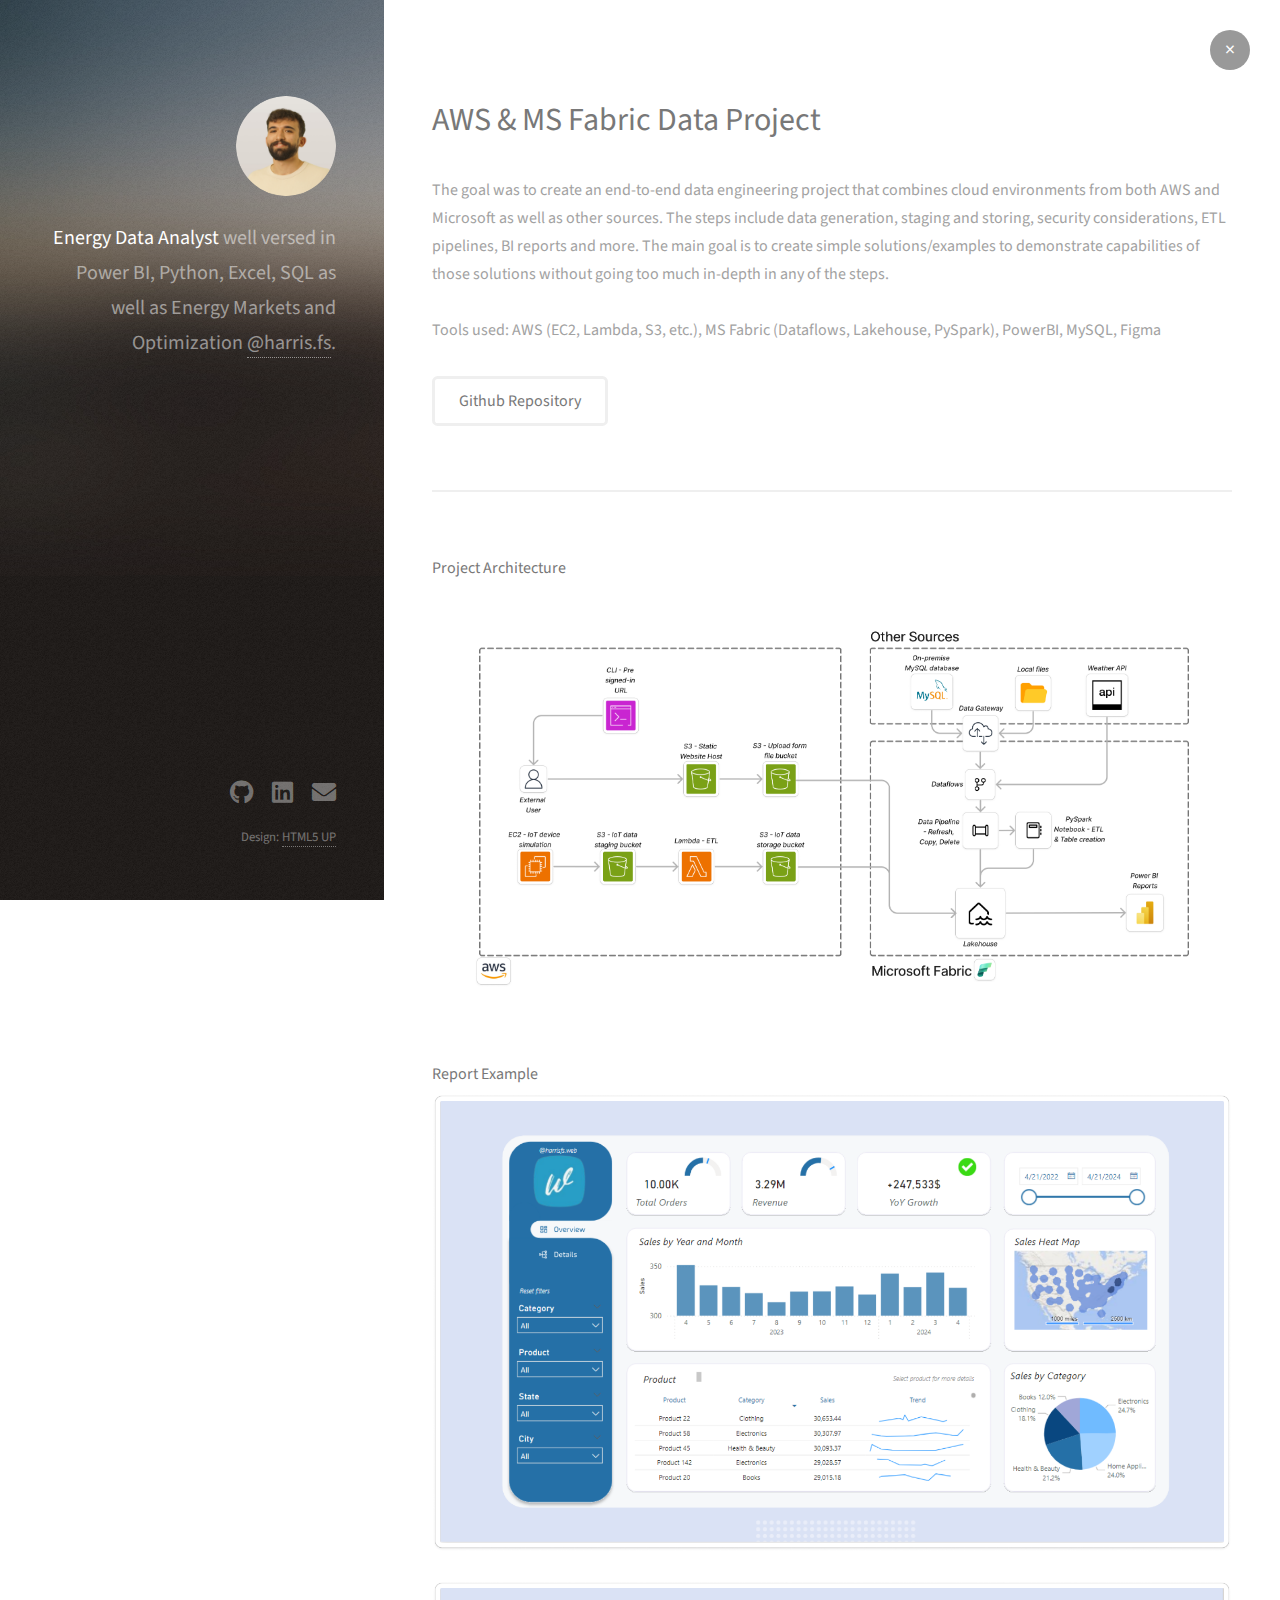
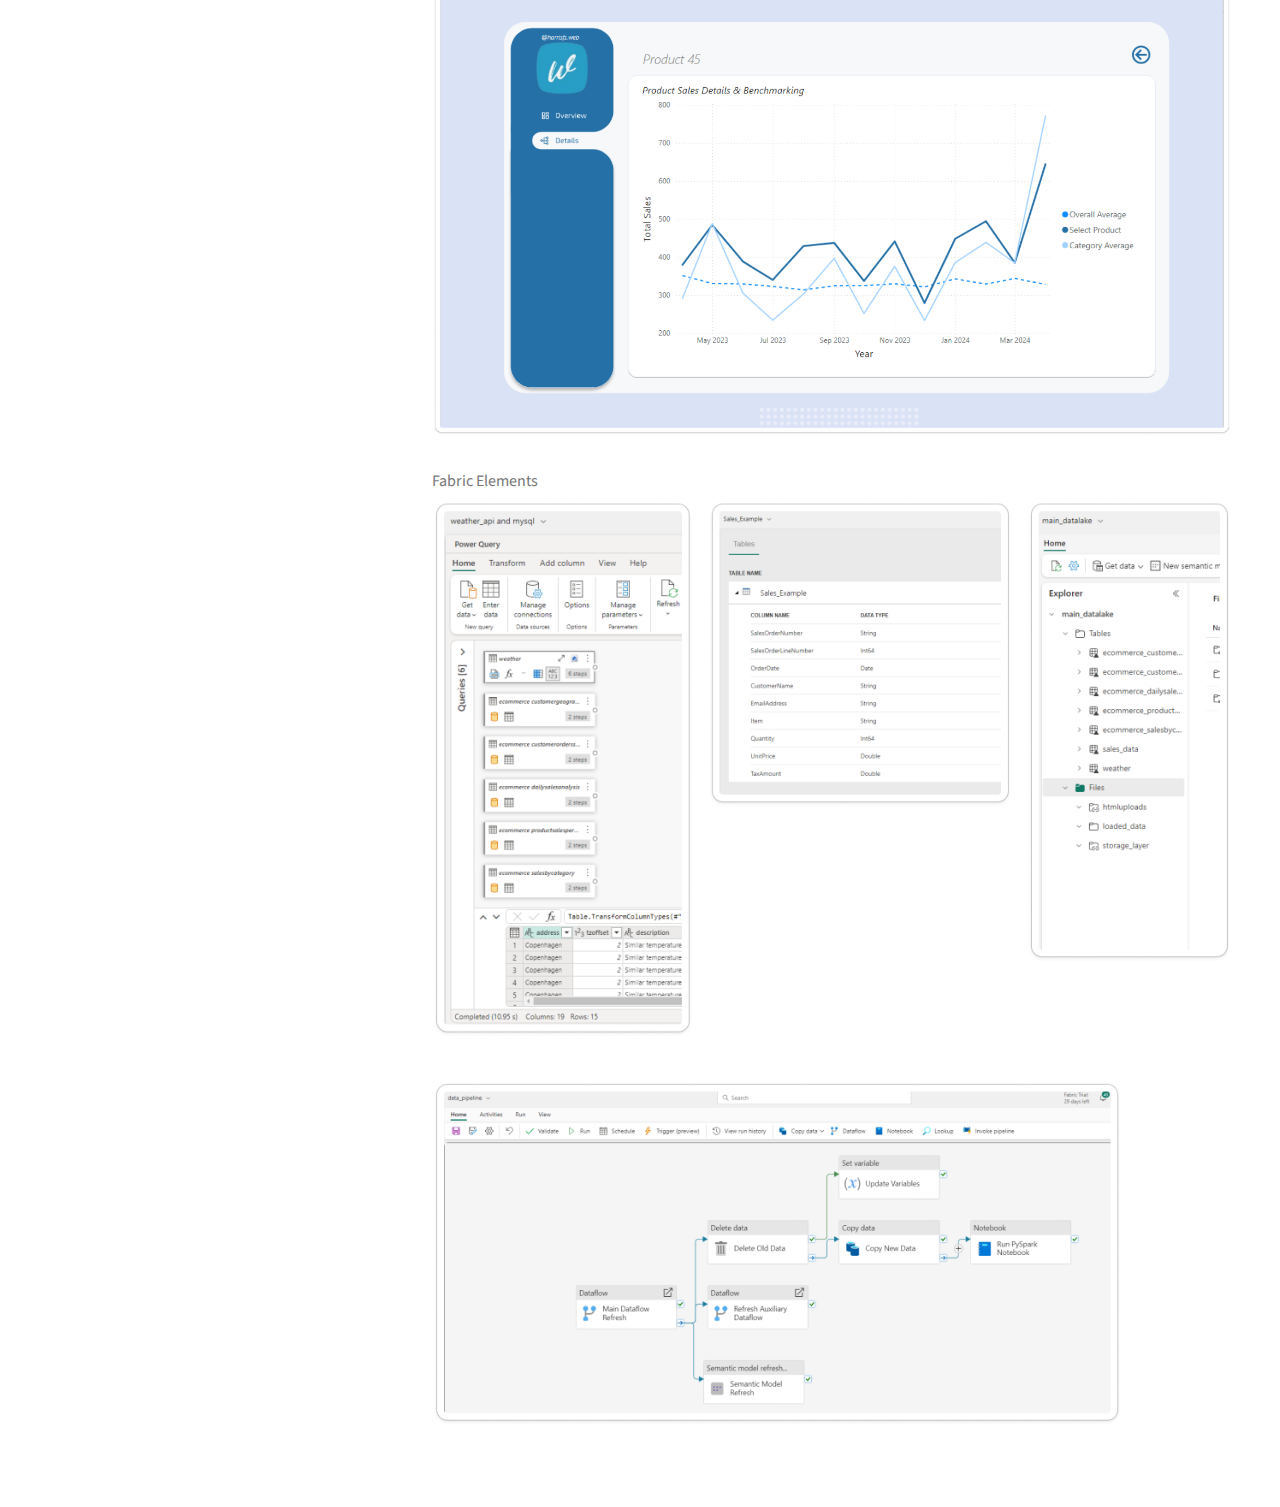
==== commit 3b97b33f: "added project" ====
--- a/details/project1.html
+++ b/details/project1.html
@@ -60,7 +60,7 @@
                 <header class="major">
                     <h2>AWS & MS Fabric Data Project</h2>
                 </header>
-                <p>The goal was to create an end-to-end data engineering project that combines cloud environments from both AWS and Microsoft as well as other sources. The steps include data generation, stagind and storing, security considerations, ETL pipelines, BI reports and more. The main goal is to create simple solutions/examples to demonstrate capabilities of those solutions without going too much in-depth in any of the steps.<br />
+                <p>The goal was to create an end-to-end data engineering project that combines cloud environments from both AWS and Microsoft as well as other sources. The steps include data generation, staging and storing, security considerations, ETL pipelines, BI reports and more. The main goal is to create simple solutions/examples to demonstrate capabilities of those solutions without going too much in-depth in any of the steps.<br />
 					<br />
 					Tools used: AWS (EC2, Lambda, S3, etc.), MS Fabric (Dataflows, Lakehouse, PySpark), PowerBI, MySQL, Figma</p>
                 <ul class="actions">
--- a/assets/css/main.css
+++ b/assets/css/main.css
@@ -3222,8 +3222,8 @@
 
 	.custom-image {
 		width: 100%; /* Adjust the width as needed, e.g., 50%, 200px, etc. */
-		height: fit-content; /* Maintain the aspect ratio */
-		max-width: 2000px; /* Optional: set a maximum width */
+		height: auto; /* Maintain the aspect ratio */
+		max-width: 100%; /* Optional: set a maximum width */
 		display: block; /* Ensure the image behaves as a block element */
 		margin: 0 auto; /* Center the image if it's within a container */
 	}
@@ -3231,16 +3231,16 @@
 	
 	.custom-image2 {
 		width: 100%; /* Adjust the width as needed, e.g., 50%, 200px, etc. */
-		height: fit-content; /* Maintain the aspect ratio */
-		max-width: 500px; /* Optional: set a maximum width */
+		height: auto; /* Maintain the aspect ratio */
+		max-width: 50%; /* Optional: set a maximum width */
 		display: block; /* Ensure the image behaves as a block element */
 		margin: 0; /* Center the image if it's within a container */
 	}
 
 	.custom-image3 {
 		width: 120%; /* Adjust the width as needed, e.g., 50%, 200px, etc. */
-		height: fit-content; /* Maintain the aspect ratio */
-		max-width: 2000px; /* Optional: set a maximum width */
+		height: auto; /* Maintain the aspect ratio */
+		max-width:100%; /* Optional: set a maximum width */
 		display: block; /* Ensure the image behaves as a block element */
 		margin: 0 auto; /* Center the image if it's within a container */
-	}+	}
